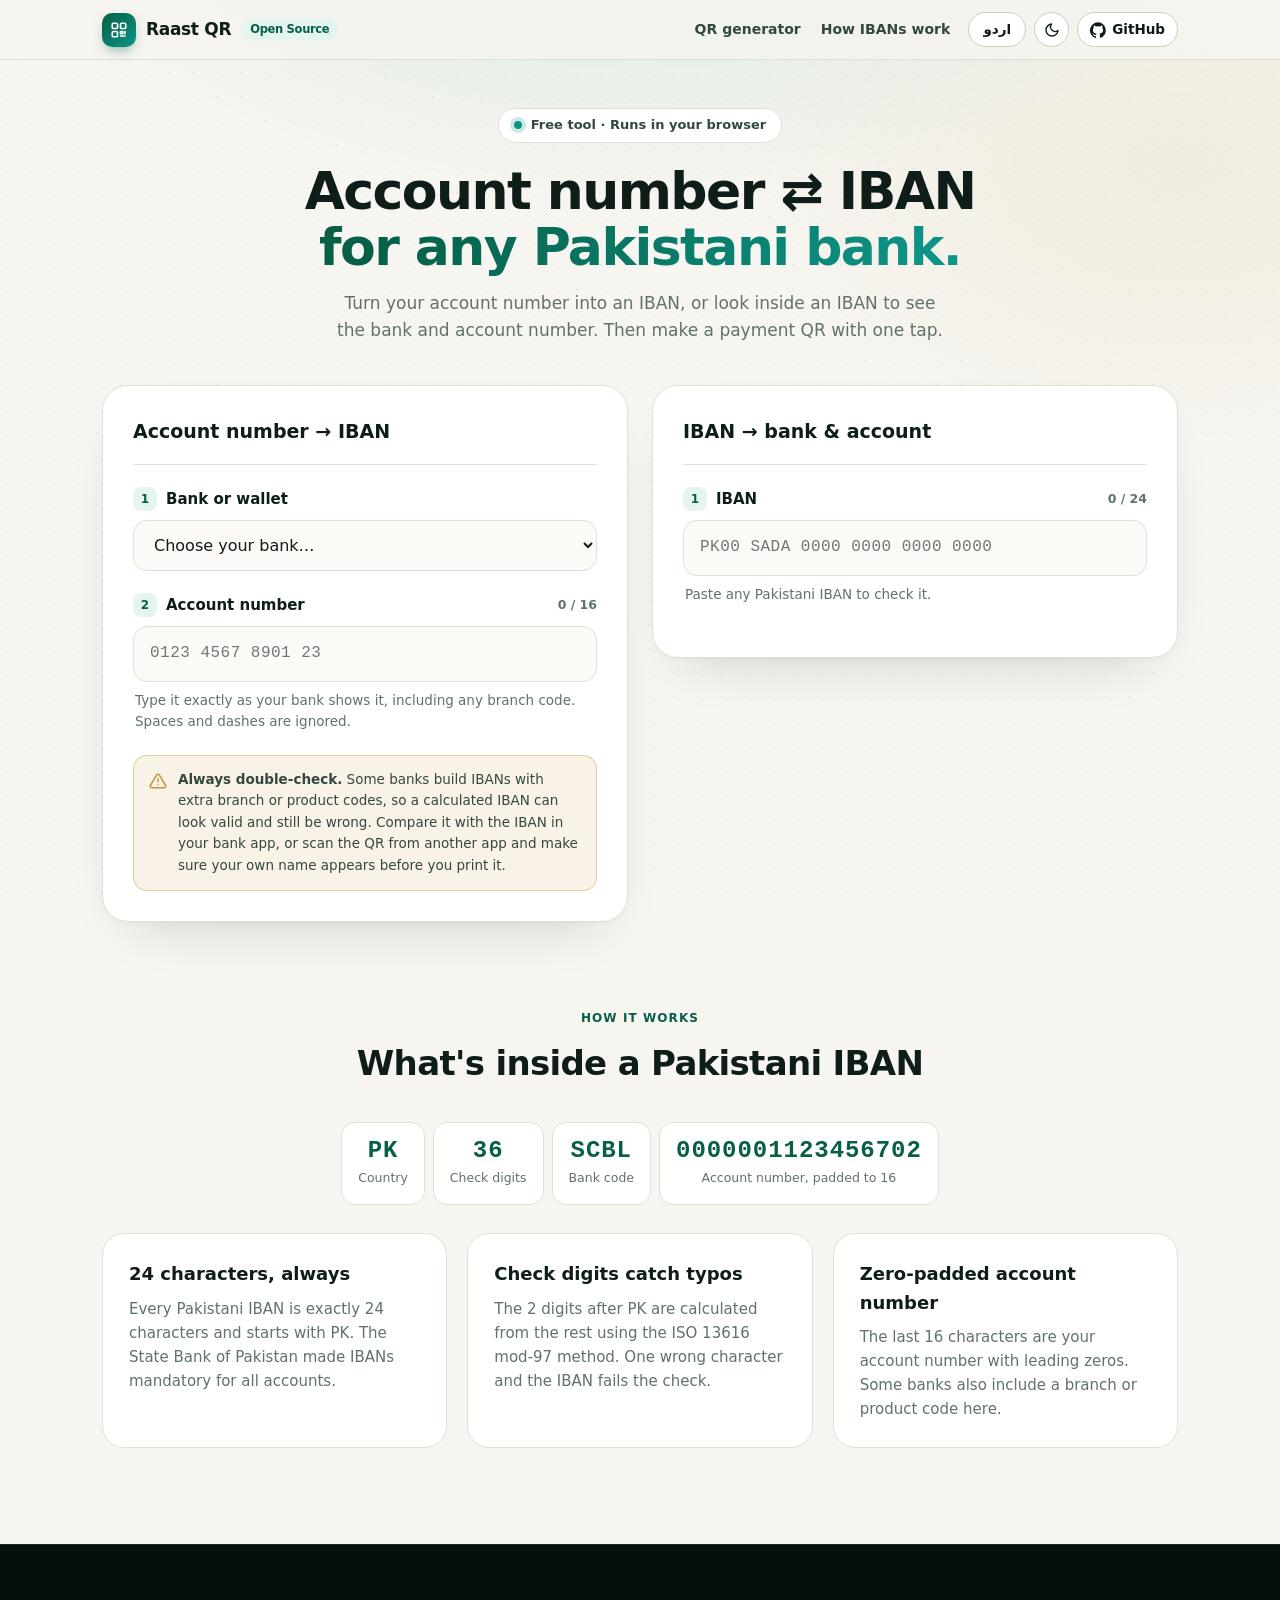
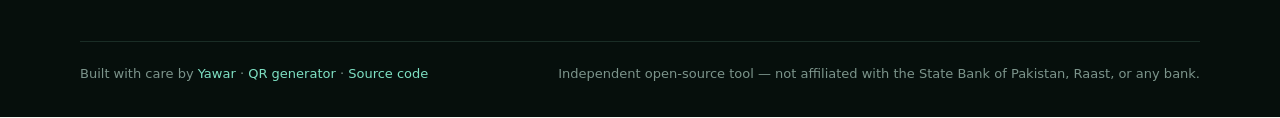
==== iban/index.html @ 009a62dc "Raast QR: payment QR generator and IBAN converter for Pakistani banks" ====
<!doctype html>
<html lang="en" dir="ltr">
<head>
<meta charset="utf-8">
<meta name="viewport" content="width=device-width, initial-scale=1">
<meta http-equiv="Content-Security-Policy" content="default-src 'none'; script-src 'self'; style-src 'self'; img-src 'self' data:; manifest-src 'self'; base-uri 'none'; form-action 'none'">
<meta name="referrer" content="strict-origin-when-cross-origin">
<title>Account Number to IBAN Converter Pakistan — All Banks</title>
<meta name="description" content="Convert a Pakistani account number to IBAN, or find the bank and account number in an IBAN. HBL, Meezan, UBL, MCB, JazzCash, Easypaisa. Free and private.">
<meta name="keywords" content="account number to IBAN Pakistan, IBAN generator Pakistan, IBAN calculator, HBL IBAN, Meezan IBAN, UBL IBAN, MCB IBAN, IBAN to account number, IBAN checker Pakistan, اکاؤنٹ نمبر سے IBAN">
<meta name="author" content="Yawar">
<meta name="robots" content="index, follow, max-image-preview:large, max-snippet:-1">
<meta name="theme-color" content="#065f46">
<link rel="canonical" href="https://raast-qr.syedyawar.com/iban/">
<link rel="icon" href="/favicon.svg" type="image/svg+xml">
<link rel="icon" href="/favicon-32.png" sizes="32x32" type="image/png">
<link rel="apple-touch-icon" href="/apple-touch-icon.png">
<link rel="manifest" href="/site.webmanifest">

<meta property="og:type" content="website">
<meta property="og:site_name" content="Raast QR">
<meta property="og:url" content="https://raast-qr.syedyawar.com/iban/">
<meta property="og:title" content="Account Number ⇄ IBAN Converter for Pakistani Banks">
<meta property="og:description" content="Convert a Pakistani account number to IBAN or check an IBAN. Free, private, works with all banks and wallets.">
<meta property="og:image" content="https://raast-qr.syedyawar.com/og-image.png">
<meta property="og:image:width" content="1200">
<meta property="og:image:height" content="630">
<meta property="og:image:alt" content="Account number to IBAN converter for Pakistani banks">
<meta property="og:locale" content="en_PK">
<meta property="og:locale:alternate" content="ur_PK">
<meta name="twitter:card" content="summary_large_image">
<meta name="twitter:title" content="Account Number ⇄ IBAN Converter for Pakistani Banks">
<meta name="twitter:description" content="Convert a Pakistani account number to IBAN or check an IBAN. Free and private.">
<meta name="twitter:image" content="https://raast-qr.syedyawar.com/og-image.png">

<script type="application/ld+json">
{
  "@context": "https://schema.org",
  "@graph": [
    {
      "@type": "WebApplication",
      "name": "Pakistan Account Number to IBAN Converter",
      "url": "https://raast-qr.syedyawar.com/iban/",
      "description": "Free browser-only tool to convert a Pakistani bank account number to IBAN and to decode an IBAN into its bank and account number.",
      "applicationCategory": "FinanceApplication",
      "operatingSystem": "Any",
      "inLanguage": ["en", "ur"],
      "isAccessibleForFree": true,
      "offers": { "@type": "Offer", "price": "0", "priceCurrency": "PKR" },
      "areaServed": { "@type": "Country", "name": "Pakistan" },
      "isPartOf": { "@id": "https://raast-qr.syedyawar.com/#app" },
      "author": { "@type": "Person", "name": "Yawar", "url": "https://syedyawar.com" }
    },
    {
      "@type": "FAQPage",
      "mainEntity": [
        {
          "@type": "Question",
          "name": "How is a Pakistani IBAN made from an account number?",
          "acceptedAnswer": { "@type": "Answer", "text": "A Pakistani IBAN is 24 characters: PK, two check digits, the bank's 4-letter code, and the 16-character account number padded with leading zeros. The check digits are calculated with the ISO 13616 mod-97 method." }
        },
        {
          "@type": "Question",
          "name": "Is a converted IBAN always correct?",
          "acceptedAnswer": { "@type": "Answer", "text": "Not always. Some banks include branch codes or use a different internal format, so a calculated IBAN can pass the checksum and still be wrong. Always confirm by checking the IBAN in your bank app, or by scanning a QR from another app and checking that your own name appears." }
        }
      ]
    }
  ]
}
</script>
<script src="/theme.js"></script>
<link rel="stylesheet" href="/style.css">
</head>
<body>
<div class="bg-layer" aria-hidden="true"></div>

<nav class="nav">
  <div class="nav-in">
    <a class="brand" href="/">
      <span class="logo" aria-hidden="true">
        <svg viewBox="0 0 24 24" width="18" height="18" fill="none" stroke="currentColor" stroke-width="2.2" stroke-linecap="round" stroke-linejoin="round">
          <rect x="3" y="3" width="7" height="7" rx="1.5"/>
          <rect x="14" y="3" width="7" height="7" rx="1.5"/>
          <rect x="3" y="14" width="7" height="7" rx="1.5"/>
          <path d="M14 14h3v3h-3zM20 14v3M14 20h6"/>
        </svg>
      </span>
      <span class="brand-name">Raast QR</span>
      <span class="tag" data-i18n="navTag">Open Source</span>
    </a>
    <div class="nav-right">
      <div class="nav-links">
        <a href="/" data-i18n="navGen">QR generator</a>
        <a href="#how" data-i18n="navHowIban">How IBANs work</a>
      </div>
      <div class="nav-tools">
        <button id="langBtn" class="tool-btn lang-btn" type="button" aria-label="Switch language"><span id="langLabel">اردو</span></button>
        <button id="themeBtn" class="tool-btn icon-btn" type="button" aria-label="Toggle night mode" title="Toggle night mode">
          <svg class="i-moon" viewBox="0 0 24 24" width="16" height="16" fill="none" stroke="currentColor" stroke-width="2.1" stroke-linecap="round" stroke-linejoin="round" aria-hidden="true"><path d="M21 12.79A9 9 0 1 1 11.21 3 7 7 0 0 0 21 12.79z"/></svg>
          <svg class="i-sun" viewBox="0 0 24 24" width="16" height="16" fill="none" stroke="currentColor" stroke-width="2.1" stroke-linecap="round" stroke-linejoin="round" aria-hidden="true"><circle cx="12" cy="12" r="4"/><path d="M12 2v2M12 20v2M4.93 4.93l1.41 1.41M17.66 17.66l1.41 1.41M2 12h2M20 12h2M6.34 17.66l-1.41 1.41M19.07 4.93l-1.41 1.41"/></svg>
        </button>
        <a class="gh-btn" href="https://github.com/syed-yawar/raast-qr" rel="noopener" target="_blank">
          <svg viewBox="0 0 24 24" width="16" height="16" fill="currentColor" aria-hidden="true"><path d="M12 .5a12 12 0 0 0-3.8 23.4c.6.1.8-.3.8-.6v-2.1c-3.3.7-4-1.6-4-1.6-.6-1.4-1.3-1.8-1.3-1.8-1.1-.7.1-.7.1-.7 1.2.1 1.8 1.2 1.8 1.2 1.1 1.8 2.8 1.3 3.5 1 .1-.8.4-1.3.8-1.6-2.7-.3-5.5-1.3-5.5-5.9 0-1.3.5-2.4 1.2-3.2-.1-.3-.5-1.5.1-3.2 0 0 1-.3 3.3 1.2a11.5 11.5 0 0 1 6 0c2.3-1.5 3.3-1.2 3.3-1.2.6 1.7.2 2.9.1 3.2.8.8 1.2 1.9 1.2 3.2 0 4.6-2.8 5.6-5.5 5.9.4.4.8 1.1.8 2.2v3.3c0 .3.2.7.8.6A12 12 0 0 0 12 .5Z"/></svg>
          <span data-i18n="navGh">GitHub</span>
        </a>
      </div>
    </div>
  </div>
</nav>

<header class="hero">
  <div class="badge"><span class="dot" aria-hidden="true"></span><span data-i18n="badge">Free tool · Runs in your browser</span></div>
  <h1><span data-i18n="h1a">Account number ⇄ IBAN </span><span class="accent" data-i18n="h1b">for any Pakistani bank.</span></h1>
  <p class="lead" data-i18n="lead">Turn your account number into an IBAN, or look inside an IBAN to see the bank and account number. Then make a payment QR with one tap.</p>
</header>

<main class="tool-grid">
  <section class="controls">
    <div class="controls-head">
      <h2 data-i18n="c1Title">Account number → IBAN</h2>
    </div>
    <div class="group">
      <div class="label-row"><label for="bankSel"><span class="step-num">1</span> <span data-i18n="lblBank">Bank or wallet</span></label></div>
      <select id="bankSel" class="sel"></select>
    </div>
    <div class="group">
      <div class="label-row">
        <label for="acct"><span class="step-num">2</span> <span data-i18n="lblAcct">Account number</span></label>
        <span id="acctCount" class="count" dir="ltr">0 / 16</span>
      </div>
      <input id="acct" class="txt mono" dir="ltr" inputmode="text" maxlength="24" placeholder="0123 4567 8901 23" spellcheck="false" autocomplete="off">
      <p id="acctMsg" class="hint" aria-live="polite" data-i18n="acctHint">Type it exactly as your bank shows it, including any branch code. Spaces and dashes are ignored.</p>
    </div>

    <div id="out1" class="out-box" hidden>
      <span class="out-k" data-i18n="outIban">IBAN</span>
      <strong id="ibanOut" class="out-v mono" dir="ltr"></strong>
      <div class="out-actions">
        <button id="copyIban" class="btn secondary sm" type="button" data-i18n="copy">Copy</button>
        <a id="makeQr" class="btn primary sm" href="/" data-i18n="makeQr">Make QR with this IBAN →</a>
      </div>
    </div>

    <div class="warn-box">
      <svg viewBox="0 0 24 24" width="18" height="18" fill="none" stroke="currentColor" stroke-width="2" stroke-linecap="round" stroke-linejoin="round" aria-hidden="true"><path d="M10.29 3.86 1.82 18a2 2 0 0 0 1.71 3h16.94a2 2 0 0 0 1.71-3L13.71 3.86a2 2 0 0 0-3.42 0z"/><line x1="12" y1="9" x2="12" y2="13"/><line x1="12" y1="17" x2="12.01" y2="17"/></svg>
      <p><b data-i18n="warnB">Always double-check.</b> <span data-i18n="warnT">Some banks build IBANs with extra branch or product codes, so a calculated IBAN can look valid and still be wrong. Compare it with the IBAN in your bank app, or scan the QR from another app and make sure your own name appears before you print it.</span></p>
    </div>
  </section>

  <section class="controls">
    <div class="controls-head">
      <h2 data-i18n="c2Title">IBAN → bank &amp; account</h2>
    </div>
    <div class="group">
      <div class="label-row">
        <label for="ibanIn"><span class="step-num">1</span> <span data-i18n="lblIban">IBAN</span></label>
        <span id="ibanCount" class="count" dir="ltr">0 / 24</span>
      </div>
      <input id="ibanIn" class="txt mono" dir="ltr" maxlength="34" placeholder="PK00 SADA 0000 0000 0000 0000" spellcheck="false" autocomplete="off">
      <p id="ibanMsg" class="hint" aria-live="polite"></p>
    </div>

    <div id="out2" class="out-list" hidden>
      <div class="out-row"><span class="out-k" data-i18n="rBank">Bank</span><strong id="rBank"></strong></div>
      <div class="out-row"><span class="out-k" data-i18n="rCode">Bank code</span><strong id="rCode" class="mono" dir="ltr"></strong></div>
      <div class="out-row"><span class="out-k" data-i18n="rAcct">Account number</span><strong id="rAcct" class="mono" dir="ltr"></strong></div>
      <div class="out-row"><span class="out-k" data-i18n="rCheck">Checksum</span><strong id="rCheck"></strong></div>
      <p class="hint small" data-i18n="rNote">Account number is shown without leading zeros. Your bank may format it with dashes or a branch prefix.</p>
      <a id="makeQr2" class="btn primary sm" href="/" data-i18n="makeQr">Make QR with this IBAN →</a>
    </div>
  </section>
</main>

<section class="section" id="how">
  <div class="sec-head">
    <span class="eyebrow" data-i18n="howEyebrow">How it works</span>
    <h2 data-i18n="howTitle">What's inside a Pakistani IBAN</h2>
  </div>
  <div class="iban-anatomy" dir="ltr">
    <div class="seg"><b>PK</b><span data-i18n="segCountry">Country</span></div>
    <div class="seg"><b>36</b><span data-i18n="segCheck">Check digits</span></div>
    <div class="seg"><b>SCBL</b><span data-i18n="segBank">Bank code</span></div>
    <div class="seg wide"><b>0000001123456702</b><span data-i18n="segAcct">Account number, padded to 16</span></div>
  </div>
  <div class="steps">
    <article class="step-card"><h3 data-i18n="k1t">24 characters, always</h3><p data-i18n="k1d">Every Pakistani IBAN is exactly 24 characters and starts with PK. The State Bank of Pakistan made IBANs mandatory for all accounts.</p></article>
    <article class="step-card"><h3 data-i18n="k2t">Check digits catch typos</h3><p data-i18n="k2d">The 2 digits after PK are calculated from the rest using the ISO 13616 mod-97 method. One wrong character and the IBAN fails the check.</p></article>
    <article class="step-card"><h3 data-i18n="k3t">Zero-padded account number</h3><p data-i18n="k3d">The last 16 characters are your account number with leading zeros. Some banks also include a branch or product code here.</p></article>
  </div>
</section>

<footer class="footer">
  <div class="foot-bottom">
    <p><span data-i18n="footMade">Built with care by</span> <a href="https://syedyawar.com" rel="noopener" target="_blank">Yawar</a> · <a href="/" data-i18n="navGen">QR generator</a> · <a href="https://github.com/syed-yawar/raast-qr" rel="noopener" target="_blank" data-i18n="footSrc">Source code</a></p>
    <p data-i18n="footDisc">Independent open-source tool — not affiliated with the State Bank of Pakistan, Raast, or any bank.</p>
  </div>
</footer>

<script src="/iban.js"></script>
</body>
</html>
---- style.css ----
:root {
  --bg: #f6f5f0;
  --surface: #ffffff;
  --surface-alt: #fbfaf7;
  --surface-soft: #efede6;
  --nav-bg: rgba(246, 245, 240, .82);
  --stage-bg: radial-gradient(circle at 50% 0%, rgba(255, 255, 255, .92), rgba(239, 237, 230, .75));
  --tip-bg: #f3f7f5;
  --tip-line: #d7e7e1;
  --ink: #0e1d18;
  --ink-2: #344741;
  --muted: #60726c;
  --line: #e2dfd5;
  --line-strong: #cfcbb9;
  --brand: #065f46;
  --brand-mid: #0d9488;
  --brand-soft: #e6f4ef;
  --brand-line: #b7e2d3;
  --gold: #c69738;
  --err: #c4282f;
  --dot-grid: rgba(14, 29, 24, .045);
  --shadow: 0 24px 55px -32px rgba(14, 29, 24, .22), 0 2px 6px rgba(14, 29, 24, .03);
  --sans: ui-sans-serif, system-ui, -apple-system, "Segoe UI", Roboto, sans-serif;
  --urdu: "Noto Nastaliq Urdu", "Jameel Noori Nastaleeq", "Geeza Pro", "Tahoma", ui-sans-serif, system-ui, sans-serif;
  --mono: ui-monospace, "SF Mono", Menlo, Consolas, monospace;
}

:root[data-theme="dark"] {
  --bg: #08110e;
  --surface: #101d19;
  --surface-alt: #0b1613;
  --surface-soft: #172923;
  --nav-bg: rgba(8, 17, 14, .82);
  --stage-bg: radial-gradient(circle at 50% 0%, rgba(24, 44, 37, .9), rgba(11, 22, 19, .95));
  --tip-bg: #0d221c;
  --tip-line: #1b3d33;
  --ink: #edf5f1;
  --ink-2: #bfd2cb;
  --muted: #849f96;
  --line: #1e332c;
  --line-strong: #2d4b41;
  --brand: #10b981;
  --brand-mid: #2dd4bf;
  --brand-soft: rgba(16, 185, 129, .15);
  --brand-line: rgba(45, 212, 191, .35);
  --err: #f87171;
  --dot-grid: rgba(237, 245, 241, .045);
  --shadow: 0 24px 55px -26px rgba(0, 0, 0, .65), 0 1px 4px rgba(0, 0, 0, .35);
}

* { box-sizing: border-box; }
html { scroll-behavior: smooth; }
body {
  margin: 0;
  font: 16px/1.6 var(--sans);
  color: var(--ink);
  background: var(--bg);
  -webkit-font-smoothing: antialiased;
  overflow-x: clip;
}
html[lang="ur"] body { font-family: var(--urdu); line-height: 2; }
html[lang="ur"] h1 { line-height: 1.85; letter-spacing: 0; font-size: clamp(26px, 4.2vw, 44px); }
html[lang="ur"] .lead { line-height: 2.15; }
html[lang="ur"] .sec-head h2, html[lang="ur"] .privacy-copy h2 { line-height: 1.75; letter-spacing: 0; }
html[lang="ur"] .step-card h3 { line-height: 1.8; }
html[lang="ur"] .btn { padding: 11px 16px; line-height: 1.8; }
html[lang="ur"] .tool-btn, html[lang="ur"] .gh-btn { line-height: 1.6; }
html[lang="ur"] .eyebrow, html[lang="ur"] .strip-label, html[lang="ur"] .stage-title, html[lang="ur"] .foot-col h4, html[lang="ur"] .flow-k { letter-spacing: 0; text-transform: none; }

a { color: var(--brand); text-decoration: none; }
a:hover { text-decoration: underline; }

.bg-layer {
  position: fixed;
  inset: 0;
  z-index: -1;
  pointer-events: none;
  background:
    radial-gradient(900px 480px at 50% -140px, rgba(13, 148, 136, .14), transparent 70%),
    radial-gradient(640px 420px at 92% 18%, rgba(198, 151, 56, .09), transparent 70%),
    radial-gradient(circle at 1px 1px, var(--dot-grid) 1px, transparent 0);
  background-size: auto, auto, 24px 24px;
}

/* Nav */
.nav {
  position: sticky;
  top: 0;
  z-index: 20;
  background: var(--nav-bg);
  backdrop-filter: blur(14px);
  border-bottom: 1px solid var(--line);
}
.nav-in {
  max-width: 1120px;
  margin: 0 auto;
  padding: 12px 22px;
  display: flex;
  align-items: center;
  justify-content: space-between;
  gap: 14px;
}
.brand {
  display: inline-flex;
  align-items: center;
  gap: 10px;
  color: var(--ink);
  font-weight: 800;
  letter-spacing: -.02em;
  flex-shrink: 0;
}
.brand:hover { text-decoration: none; }
.logo {
  display: inline-grid;
  place-items: center;
  width: 34px;
  height: 34px;
  border-radius: 10px;
  background: linear-gradient(135deg, #065f46, #0d9488);
  color: #fff;
  box-shadow: 0 6px 14px -6px rgba(6, 95, 70, .7);
}
.brand-name { font-size: 17px; font-family: var(--sans); }
.tag {
  padding: 2px 9px;
  border-radius: 99px;
  background: var(--brand-soft);
  color: var(--brand);
  font-size: 11.5px;
  font-weight: 700;
}
.nav-right { display: flex; align-items: center; gap: 18px; }
.nav-links { display: flex; align-items: center; gap: 20px; }
.nav-links a { font-size: 14px; font-weight: 600; color: var(--ink-2); }
.nav-links a:hover { color: var(--brand); text-decoration: none; }
.nav-tools { display: flex; align-items: center; gap: 8px; }

.tool-btn, .gh-btn {
  display: inline-flex;
  align-items: center;
  justify-content: center;
  gap: 6px;
  height: 35px;
  padding: 0 12px;
  border: 1px solid var(--line-strong);
  border-radius: 99px;
  background: var(--surface);
  color: var(--ink);
  font: inherit;
  font-size: 13.5px;
  font-weight: 700;
  cursor: pointer;
  transition: border-color .15s, transform .15s, background .15s;
}
.icon-btn { width: 35px; padding: 0; }
.lang-btn { min-width: 58px; }
.tool-btn:hover, .gh-btn:hover { border-color: var(--brand); transform: translateY(-1px); text-decoration: none; color: var(--ink); }

.i-sun { display: none; }
:root[data-theme="dark"] .i-moon { display: none; }
:root[data-theme="dark"] .i-sun { display: block; color: #fbbf24; }

/* Hero */
.hero {
  max-width: 790px;
  margin: 0 auto;
  padding: 48px 22px 26px;
  text-align: center;
}
.badge {
  display: inline-flex;
  align-items: center;
  gap: 9px;
  padding: 6px 15px;
  border: 1px solid var(--line);
  border-radius: 99px;
  background: var(--surface);
  font-size: 13px;
  font-weight: 600;
  color: var(--ink-2);
}
.dot {
  width: 8px;
  height: 8px;
  border-radius: 50%;
  background: var(--brand-mid);
  box-shadow: 0 0 0 4px rgba(13, 148, 136, .2);
  flex: none;
}
h1 {
  margin: 20px 0 14px;
  font-size: clamp(31px, 5vw, 52px);
  line-height: 1.09;
  letter-spacing: -.03em;
  font-weight: 850;
}
.accent {
  background: linear-gradient(120deg, var(--brand) 10%, var(--brand-mid) 95%);
  -webkit-background-clip: text;
  background-clip: text;
  color: transparent;
}
.lead {
  max-width: 620px;
  margin: 0 auto;
  font-size: 17px;
  color: var(--muted);
}
.urdu-pill {
  display: inline-block;
  margin: 18px 0 0;
  padding: 6px 18px;
  border-radius: 99px;
  background: var(--brand-soft);
  color: var(--brand);
  font-size: 17px;
  font-weight: 600;
}

/* Studio */
.studio {
  max-width: 1120px;
  margin: 14px auto 0;
  padding: 0 22px;
  display: grid;
  grid-template-columns: minmax(0, 1.05fr) minmax(0, .95fr);
  gap: 28px;
  align-items: start;
}
.controls {
  padding: 30px;
  background: var(--surface);
  border: 1px solid var(--line);
  border-radius: 26px;
  box-shadow: var(--shadow);
}
.controls-head {
  display: flex;
  align-items: center;
  justify-content: space-between;
  padding-bottom: 18px;
  margin-bottom: 22px;
  border-bottom: 1px solid var(--line);
}
.controls-head h2 { margin: 0; font-size: 19px; }
.pill-mini {
  padding: 3px 10px;
  border-radius: 99px;
  background: var(--surface-soft);
  color: var(--muted);
  font-size: 12px;
  font-weight: 700;
}

.group { margin-bottom: 22px; }
.label-row {
  display: flex;
  align-items: center;
  justify-content: space-between;
  margin-bottom: 9px;
  gap: 10px;
}
label {
  display: inline-flex;
  align-items: center;
  gap: 9px;
  font-size: 15px;
  font-weight: 700;
  color: var(--ink);
}
.step-num {
  display: inline-grid;
  place-items: center;
  width: 24px;
  height: 24px;
  border-radius: 8px;
  background: var(--brand-soft);
  color: var(--brand);
  font: 800 12px/1 var(--sans);
  flex: none;
}
.opt { font-weight: 500; color: var(--muted); font-size: 13px; }
.count {
  font-size: 12.5px;
  font-weight: 700;
  color: var(--muted);
  font-variant-numeric: tabular-nums;
}

.input-wrap { position: relative; }
#iban, #name {
  width: 100%;
  padding: 14px 16px;
  font: inherit;
  font-size: 16px;
  color: var(--ink);
  background: var(--surface-alt);
  border: 1.5px solid var(--line);
  border-radius: 14px;
  transition: border-color .18s, box-shadow .18s, background .18s;
}
#iban {
  font-family: var(--mono);
  font-size: 15.5px;
  letter-spacing: .04em;
  padding-right: 148px;
}
#iban::placeholder, #name::placeholder { color: var(--muted); opacity: .75; }
#iban:focus, #name:focus {
  outline: 0;
  background: var(--surface);
  border-color: var(--brand-mid);
  box-shadow: 0 0 0 4px rgba(13, 148, 136, .16);
}
#iban.good { border-color: var(--brand); background: var(--surface); }
#iban.bad { border-color: var(--err); background: var(--surface); }
#iban.bad:focus { box-shadow: 0 0 0 4px rgba(248, 113, 113, .16); }

.bank-chip {
  position: absolute;
  right: 10px;
  top: 50%;
  transform: translateY(-50%);
  max-width: 134px;
  padding: 5px 10px;
  border-radius: 99px;
  background: var(--brand-soft);
  color: var(--brand);
  font: 700 12px/1.2 var(--sans);
  white-space: nowrap;
  overflow: hidden;
  text-overflow: ellipsis;
}

.meter {
  height: 3px;
  margin-top: 8px;
  border-radius: 99px;
  background: var(--surface-soft);
  overflow: hidden;
}
.meter-bar {
  height: 100%;
  width: 0;
  background: var(--brand-mid);
  border-radius: 99px;
  transition: width .2s ease, background .2s ease;
}
.meter-bar.good { background: var(--brand); }
.meter-bar.bad { background: var(--err); }

.hint { margin: 8px 2px 0; font-size: 13.5px; color: var(--muted); }
.hint.good { color: var(--brand); font-weight: 600; }
.hint.err { color: var(--err); font-weight: 600; }

.iban-help { margin-top: 10px; padding: 0; border: 0; background: none; font-size: 13.5px; }
.iban-help summary { display: inline; font-size: 13.5px; font-weight: 700; color: var(--brand); cursor: pointer; }
.iban-help summary::-webkit-details-marker { display: none; }
.iban-help ul { margin: 8px 0 6px; padding-inline-start: 18px; color: var(--ink-2); }
.iban-help li { margin: 3px 0; }
.help-link { font-weight: 700; }

.toggles { display: flex; flex-wrap: wrap; gap: 18px; margin-top: 12px; }
.toggle {
  display: inline-flex;
  align-items: center;
  gap: 8px;
  font-size: 13.5px;
  font-weight: 600;
  color: var(--ink-2);
  cursor: pointer;
}
.toggle input {
  width: 17px;
  height: 17px;
  accent-color: var(--brand);
  cursor: pointer;
}

/* Theme Swatches */
.themes { display: grid; grid-template-columns: repeat(5, 1fr); gap: 10px; }
.sw {
  display: flex;
  flex-direction: column;
  align-items: center;
  gap: 6px;
  padding: 8px 4px;
  border: 1.5px solid var(--line);
  border-radius: 14px;
  background: var(--surface-alt);
  cursor: pointer;
  transition: border-color .15s, transform .15s, background .15s;
}
.sw:hover { transform: translateY(-2px); border-color: var(--line-strong); }
.sw[aria-checked="true"] {
  border-color: var(--brand);
  background: var(--surface);
  box-shadow: 0 6px 16px -10px rgba(6, 95, 70, .45);
}
.sw-dot {
  width: 34px;
  height: 34px;
  border-radius: 10px;
  border: 2px solid rgba(255, 255, 255, .85);
  box-shadow: inset 0 0 0 1px rgba(0, 0, 0, .12);
}
.sw-emerald { background: linear-gradient(135deg, #064e3b, #0d9488); }
.sw-counter { background: linear-gradient(180deg, #065f46 36%, #ffffff 36%); }
.sw-obsidian { background: linear-gradient(135deg, #111315, #292c30 75%, #c69738); }
.sw-indigo { background: linear-gradient(135deg, #0f172a, #3730a3); }
.sw-terracotta { background: linear-gradient(135deg, #9a3412, #ea580c); }
.sw-label { font-size: 11.5px; font-weight: 700; color: var(--ink-2); text-align: center; }

/* Actions */
.actions { display: grid; grid-template-columns: 1.25fr 1fr; gap: 12px; margin-top: 6px; }
.btn {
  display: inline-flex;
  align-items: center;
  justify-content: center;
  gap: 8px;
  padding: 13px 16px;
  font: inherit;
  font-size: 15px;
  font-weight: 700;
  white-space: nowrap;
  border-radius: 14px;
  cursor: pointer;
  transition: transform .15s, box-shadow .15s, opacity .15s, border-color .15s;
}
.btn.primary {
  border: 0;
  background: linear-gradient(135deg, #065f46, #0d9488);
  color: #fff;
  box-shadow: 0 12px 26px -12px rgba(6, 95, 70, .85);
}
.btn.secondary {
  border: 1.5px solid var(--line-strong);
  background: var(--surface);
  color: var(--ink);
}
.btn:hover:not(:disabled) { transform: translateY(-2px); }
.btn.secondary:hover:not(:disabled) { border-color: var(--brand); }
.btn:disabled { opacity: .45; cursor: not-allowed; box-shadow: none; }

.sub-actions { margin-top: 12px; text-align: center; }
.link-btn {
  display: inline-flex;
  align-items: center;
  gap: 6px;
  padding: 5px 12px;
  border: 0;
  background: transparent;
  font: inherit;
  font-size: 13px;
  font-weight: 600;
  color: var(--muted);
  cursor: pointer;
  border-radius: 8px;
}
.link-btn:hover:not(:disabled) { color: var(--brand); background: var(--brand-soft); }
.link-btn:disabled { opacity: .45; cursor: not-allowed; }

.tip-box {
  display: flex;
  gap: 11px;
  align-items: flex-start;
  margin-top: 18px;
  padding: 13px 15px;
  border-radius: 14px;
  background: var(--tip-bg);
  border: 1px solid var(--tip-line);
  color: var(--ink-2);
  font-size: 13.5px;
}
.tip-box svg { flex: none; color: var(--brand); margin-top: 3px; }
.tip-box p { margin: 0; }

/* Stage / Preview */
.stage {
  position: sticky;
  top: 76px;
  padding: 20px;
  border-radius: 28px;
  background: var(--stage-bg);
  border: 1px solid var(--line);
}
.stage-bar {
  display: flex;
  align-items: center;
  justify-content: space-between;
  margin-bottom: 16px;
  padding: 0 4px;
  gap: 10px;
}
.stage-title {
  font-size: 13px;
  font-weight: 700;
  text-transform: uppercase;
  letter-spacing: .06em;
  color: var(--muted);
}
.status-pill {
  padding: 4px 11px;
  border-radius: 99px;
  background: var(--surface);
  border: 1px solid var(--line);
  font-size: 12px;
  font-weight: 700;
  color: var(--muted);
}
.status-pill.ready {
  background: var(--brand-soft);
  border-color: var(--brand-line);
  color: var(--brand);
}
.card-frame {
  display: grid;
  place-items: center;
  padding: 10px 6px 14px;
}
#card {
  display: block;
  width: 100%;
  max-width: 390px;
  height: auto;
  border-radius: 26px;
  box-shadow: 0 32px 64px -26px rgba(0, 0, 0, .5), 0 8px 20px -10px rgba(0, 0, 0, .25);
  transition: transform .35s cubic-bezier(.22, 1, .36, 1), box-shadow .35s ease;
}
#card:hover { transform: translateY(-4px); }
#card.flash { animation: pop .35s ease; }
.stage-note { margin: 4px 0 0; text-align: center; font-size: 12.5px; color: var(--muted); }

/* Find your IBAN */
.find-iban { max-width: 1120px; margin: 40px auto 0; padding: 0 22px; }
.find-card {
  display: grid;
  grid-template-columns: auto 1fr auto;
  gap: 24px;
  align-items: center;
  padding: 26px 28px;
  border-radius: 24px;
  background: var(--surface);
  border: 1.5px dashed var(--brand-line);
  box-shadow: var(--shadow);
}
.find-ico {
  display: grid;
  place-items: center;
  width: 54px;
  height: 54px;
  border-radius: 16px;
  background: var(--brand-soft);
  color: var(--brand);
}
.find-copy h2 { margin: 0 0 4px; font-size: 21px; }
.find-copy > p { margin: 0 0 8px; color: var(--muted); font-size: 14.5px; }
.find-list { margin: 0; padding-inline-start: 18px; color: var(--ink-2); font-size: 14px; }
.find-list li { margin: 3px 0; }
.find-cta { text-align: center; }
.find-cta p { margin: 0 0 8px; font-size: 13.5px; font-weight: 700; color: var(--ink-2); }
.find-cta .btn { text-decoration: none; }
details p a { font-weight: 700; }

/* Bank Strip */
.banks-strip {
  max-width: 1040px;
  margin: 56px auto 0;
  padding: 0 22px;
  text-align: center;
}
.strip-label {
  margin: 0 0 16px;
  font-size: 13px;
  font-weight: 700;
  text-transform: uppercase;
  letter-spacing: .07em;
  color: var(--muted);
}
.bank-pills {
  display: flex;
  flex-wrap: wrap;
  justify-content: center;
  gap: 8px;
}
.bank-pills span {
  padding: 6px 13px;
  border-radius: 99px;
  background: var(--surface);
  border: 1px solid var(--line);
  font-size: 13px;
  font-weight: 600;
  color: var(--ink-2);
}
.bank-pills span.more {
  background: var(--brand-soft);
  border-color: var(--brand-line);
  color: var(--brand);
}

/* Sections */
.section {
  max-width: 1120px;
  margin: 82px auto 0;
  padding: 0 22px;
}
.sec-head { text-align: center; margin-bottom: 32px; }
.eyebrow {
  display: inline-block;
  margin-bottom: 8px;
  font-size: 12px;
  font-weight: 800;
  text-transform: uppercase;
  letter-spacing: .09em;
  color: var(--brand);
}
.eyebrow.light { color: #7ee0c3; }
.sec-head h2 { margin: 0; font-size: clamp(24px, 3.6vw, 34px); letter-spacing: -.02em; }

.steps { display: grid; grid-template-columns: repeat(3, 1fr); gap: 20px; }
.step-card {
  padding: 26px;
  background: var(--surface);
  border: 1px solid var(--line);
  border-radius: 22px;
  transition: transform .2s, border-color .2s;
}
.step-card:hover { transform: translateY(-3px); border-color: var(--line-strong); }
.step-icon {
  display: inline-grid;
  place-items: center;
  width: 44px;
  height: 44px;
  border-radius: 13px;
  background: var(--brand-soft);
  color: var(--brand);
  margin-bottom: 14px;
}
.step-card h3 { margin: 0 0 8px; font-size: 18px; }
.step-card p { margin: 0; color: var(--muted); font-size: 15px; }

/* Privacy Callout */
.privacy-box {
  display: grid;
  grid-template-columns: 1.3fr .9fr;
  gap: 32px;
  align-items: center;
  padding: 40px;
  border-radius: 28px;
  background: linear-gradient(135deg, #0b241c, #064e3b);
  border: 1px solid rgba(126, 224, 195, .18);
  color: #e3efe9;
  box-shadow: 0 28px 60px -30px rgba(6, 78, 59, .65);
}
.privacy-copy h2 { margin: 0 0 12px; font-size: clamp(24px, 3.2vw, 32px); color: #fff; letter-spacing: -.02em; }
.privacy-copy p { margin: 0; color: #b7d3c8; font-size: 15.5px; }
.trust-tags { display: flex; flex-wrap: wrap; gap: 8px; margin-top: 20px; }
.trust-tags span {
  padding: 5px 12px;
  border-radius: 99px;
  background: rgba(255, 255, 255, .1);
  border: 1px solid rgba(255, 255, 255, .16);
  font-size: 12.5px;
  font-weight: 600;
  color: #fff;
}
.flow { display: flex; flex-direction: column; align-items: stretch; gap: 8px; }
.flow-step {
  padding: 14px 18px;
  border-radius: 16px;
  background: rgba(255, 255, 255, .08);
  border: 1px solid rgba(255, 255, 255, .14);
}
.flow-step.highlight {
  background: rgba(20, 184, 166, .18);
  border-color: rgba(126, 224, 195, .45);
}
.flow-k { display: block; font-size: 11px; text-transform: uppercase; letter-spacing: .07em; color: #8ec9b6; font-weight: 700; }
.flow-step strong { display: block; margin-top: 2px; font-size: 15px; color: #fff; font-family: var(--mono); }
html[lang="ur"] .flow-step strong:not([dir="ltr"]) { font-family: var(--urdu); }
.flow-arrow { text-align: center; color: #7ee0c3; font-weight: 700; line-height: 1; }

/* FAQ */
.faq { max-width: 760px; margin: 0 auto; display: flex; flex-direction: column; gap: 10px; }
details {
  padding: 18px 22px;
  background: var(--surface);
  border: 1px solid var(--line);
  border-radius: 18px;
  transition: border-color .15s;
}
details[open] { border-color: var(--line-strong); }
summary {
  list-style: none;
  display: flex;
  align-items: center;
  justify-content: space-between;
  gap: 16px;
  font-weight: 700;
  font-size: 16px;
  cursor: pointer;
}
summary::-webkit-details-marker { display: none; }
.plus {
  position: relative;
  flex: none;
  width: 22px;
  height: 22px;
  border-radius: 50%;
  background: var(--surface-soft);
}
.plus::before, .plus::after {
  content: "";
  position: absolute;
  left: 50%;
  top: 50%;
  background: var(--ink);
  border-radius: 2px;
  transition: transform .2s ease, opacity .2s ease;
}
.plus::before { width: 10px; height: 2px; transform: translate(-50%, -50%); }
.plus::after { width: 2px; height: 10px; transform: translate(-50%, -50%); }
details[open] .plus::after { transform: translate(-50%, -50%) rotate(90deg); opacity: 0; }
details p { margin: 12px 0 0; color: var(--muted); font-size: 15px; }

/* Footer */
.footer {
  margin-top: 96px;
  padding: 56px 22px 32px;
  background: #060f0c;
  border-top: 1px solid #162922;
  color: #b7c8c1;
}
.foot-grid {
  max-width: 1120px;
  margin: 0 auto;
  display: grid;
  grid-template-columns: 1.5fr 1fr 1fr;
  gap: 40px;
}
.footer .brand { color: #fff; }
.foot-brand p { margin: 14px 0 0; max-width: 390px; font-size: 14.5px; color: #9db3aa; }
.made-by { color: #d6e4de !important; font-weight: 600; }
.foot-col h4 { margin: 4px 0 14px; font-size: 13px; text-transform: uppercase; letter-spacing: .07em; color: #fff; }
.foot-col ul { list-style: none; margin: 0; padding: 0; display: flex; flex-direction: column; gap: 9px; font-size: 14.5px; }
.footer a { color: #7ee0c3; }
.foot-bottom {
  max-width: 1120px;
  margin: 40px auto 0;
  padding-top: 22px;
  border-top: 1px solid #1a2d26;
  display: flex;
  justify-content: space-between;
  flex-wrap: wrap;
  gap: 12px;
  font-size: 13px;
  color: #7c948b;
}
.foot-bottom p { margin: 0; }

/* IBAN converter page */
.tool-grid {
  max-width: 1120px;
  margin: 14px auto 0;
  padding: 0 22px;
  display: grid;
  grid-template-columns: 1fr 1fr;
  gap: 24px;
  align-items: start;
}
.txt, .sel {
  width: 100%;
  padding: 14px 16px;
  font: inherit;
  font-size: 16px;
  color: var(--ink);
  background: var(--surface-alt);
  border: 1.5px solid var(--line);
  border-radius: 14px;
}
.sel { cursor: pointer; }
.mono { font-family: var(--mono); letter-spacing: .03em; }
.txt:focus, .sel:focus { outline: 0; border-color: var(--brand-mid); box-shadow: 0 0 0 4px rgba(13, 148, 136, .16); }
.txt.good { border-color: var(--brand); }
.txt.bad { border-color: var(--err); }
.out-box, .out-list {
  margin-top: 4px;
  padding: 18px;
  border-radius: 16px;
  background: var(--brand-soft);
  border: 1px solid var(--brand-line);
}
.out-box[hidden], .out-list[hidden] { display: none; }
.out-k { display: block; font-size: 12.5px; font-weight: 700; color: var(--muted); }
.out-v { display: block; margin: 4px 0 14px; font-size: clamp(16px, 2.4vw, 20px); color: var(--ink); word-break: break-all; }
.out-actions { display: flex; gap: 10px; flex-wrap: wrap; }
.out-row { display: flex; justify-content: space-between; gap: 12px; padding: 8px 0; border-bottom: 1px solid var(--brand-line); }
.out-row strong { text-align: end; word-break: break-all; }
.out-list .btn { margin-top: 12px; }
.btn.sm { padding: 10px 14px; font-size: 14px; text-decoration: none; }
a.btn.primary:hover { text-decoration: none; color: #fff; }
.warn-box {
  display: flex;
  gap: 11px;
  align-items: flex-start;
  margin-top: 18px;
  padding: 13px 15px;
  border-radius: 14px;
  background: rgba(198, 151, 56, .12);
  border: 1px solid rgba(198, 151, 56, .4);
  color: var(--ink-2);
  font-size: 13.5px;
}
.warn-box svg { flex: none; color: var(--gold); margin-top: 3px; }
.warn-box p { margin: 0; }
.iban-anatomy { display: flex; gap: 8px; justify-content: center; flex-wrap: wrap; margin-bottom: 28px; }
.seg { padding: 14px 16px; border-radius: 14px; background: var(--surface); border: 1px solid var(--line); text-align: center; }
.seg b { display: block; font: 700 clamp(17px, 2.6vw, 24px) var(--mono); color: var(--brand); letter-spacing: .04em; }
.seg span { font-size: 12.5px; color: var(--muted); }

.print-only { display: none; }
@keyframes pop { 0% { transform: scale(.97); } 60% { transform: scale(1.015); } 100% { transform: scale(1); } }

@media (max-width: 900px) {
  .studio, .tool-grid { grid-template-columns: 1fr; }
  .stage { position: static; order: -1; }
  #card { max-width: 340px; }
  .steps, .privacy-box, .foot-grid, .find-card { grid-template-columns: 1fr; }
  .find-ico { display: none; }
  .find-cta { text-align: start; }
  .privacy-box { padding: 28px 22px; }
}
@media (max-width: 680px) {
  .nav-links { display: none; }
  .tag { display: none; }
  .gh-btn span { display: none; }
  .gh-btn { width: 35px; padding: 0; }
  .hero { padding-top: 32px; }
  .controls { padding: 22px 18px; }
  .themes { gap: 6px; }
  .sw-label { font-size: 10.5px; }
  .actions { grid-template-columns: 1fr; }
}
@media (prefers-reduced-motion: reduce) {
  * { animation: none !important; transition: none !important; }
}
@media print {
  @page { margin: 10mm; }
  body { background: #fff !important; }
  .no-print, .stage, .bg-layer { display: none !important; }
  .studio { display: block; padding: 0; margin: 0; }
  .print-only { display: block; width: 100%; max-width: 135mm; margin: 0 auto; }
}
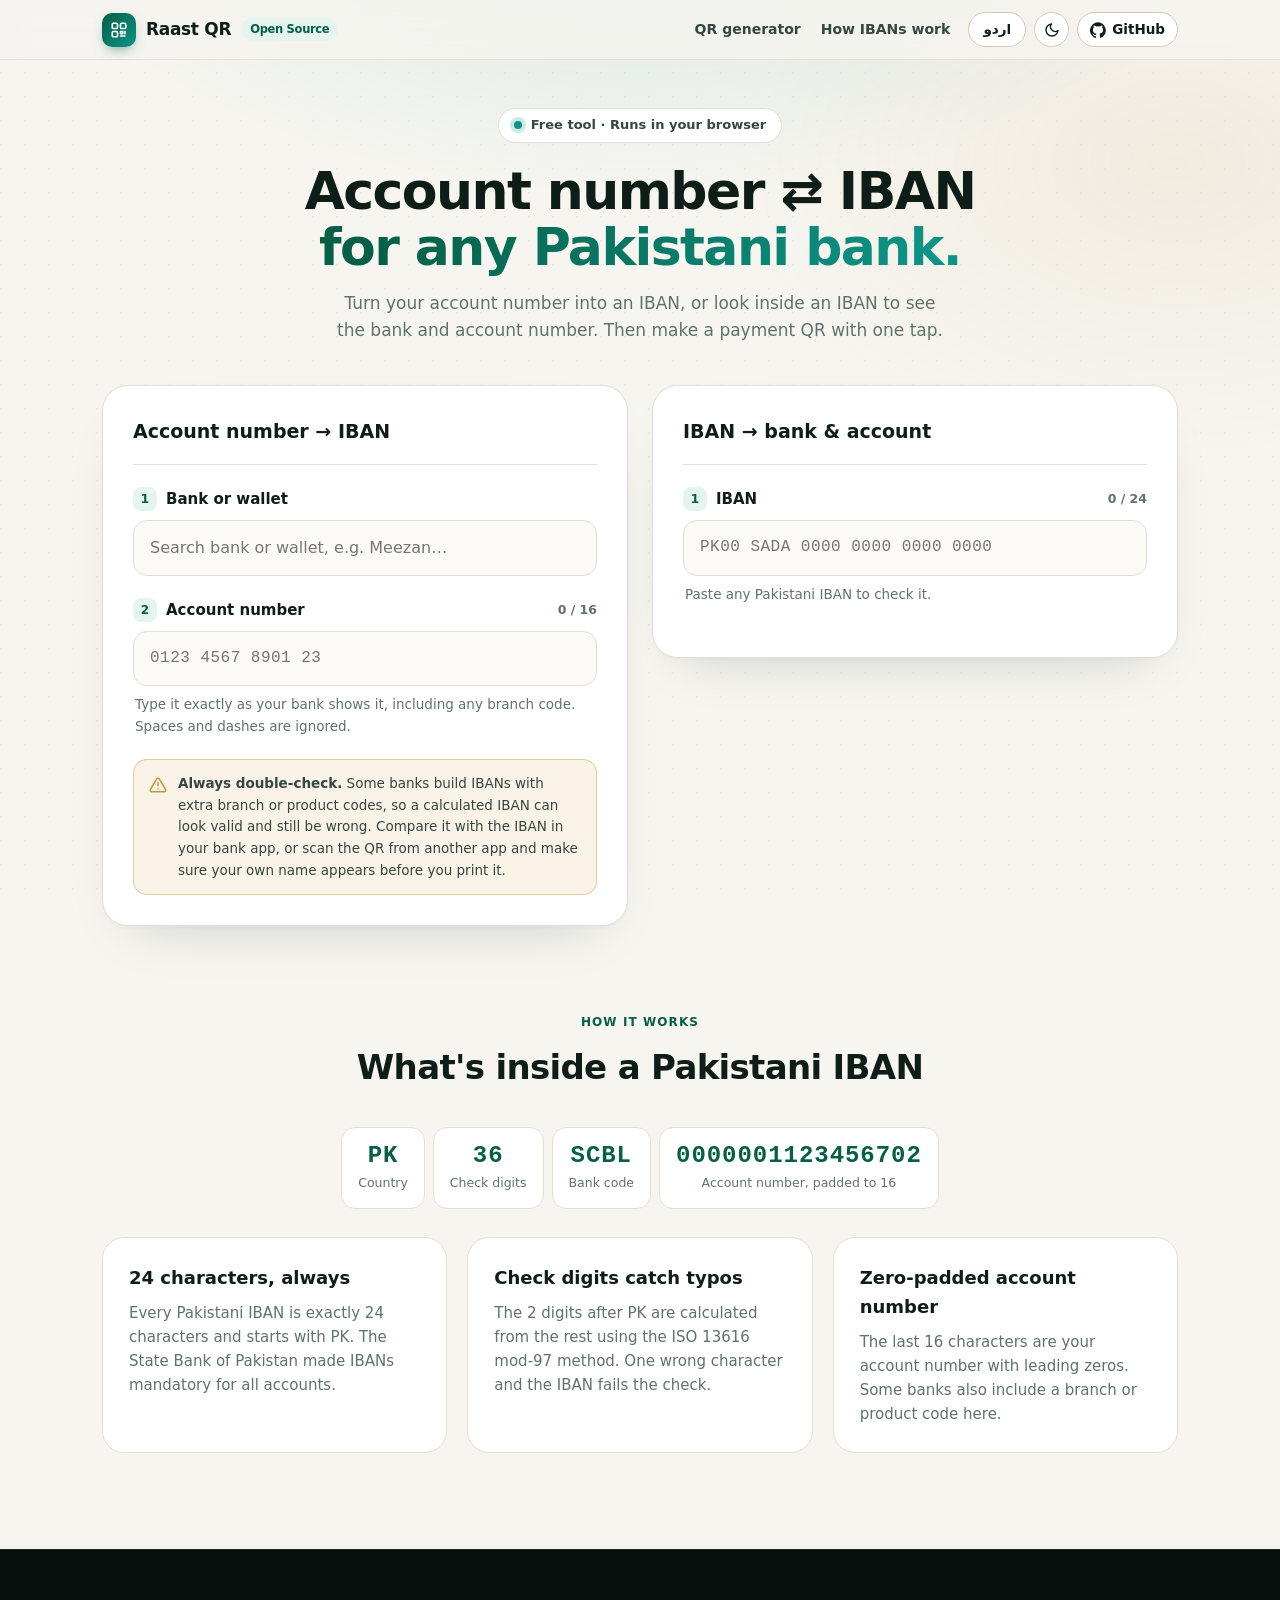
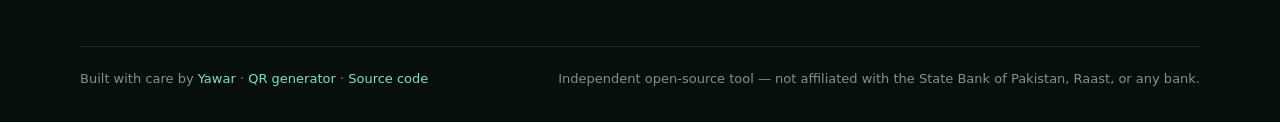
==== commit 71d9c901: "IBAN converter: searchable bank picker; refuse JazzCash and easypaisa mobile numbers with app instru" ====
--- a/iban/index.html
+++ b/iban/index.html
@@ -122,7 +122,8 @@
     </div>
     <div class="group">
       <div class="label-row"><label for="bankSel"><span class="step-num">1</span> <span data-i18n="lblBank">Bank or wallet</span></label></div>
-      <select id="bankSel" class="sel"></select>
+      <input id="bankSel" class="txt" list="bankList" placeholder="Search bank or wallet…" autocomplete="off" spellcheck="false">
+      <datalist id="bankList"></datalist>
     </div>
     <div class="group">
       <div class="label-row">
@@ -197,6 +198,7 @@
   </div>
 </footer>
 
+<script src="/iban-rules.js"></script>
 <script src="/iban.js"></script>
 </body>
 </html>
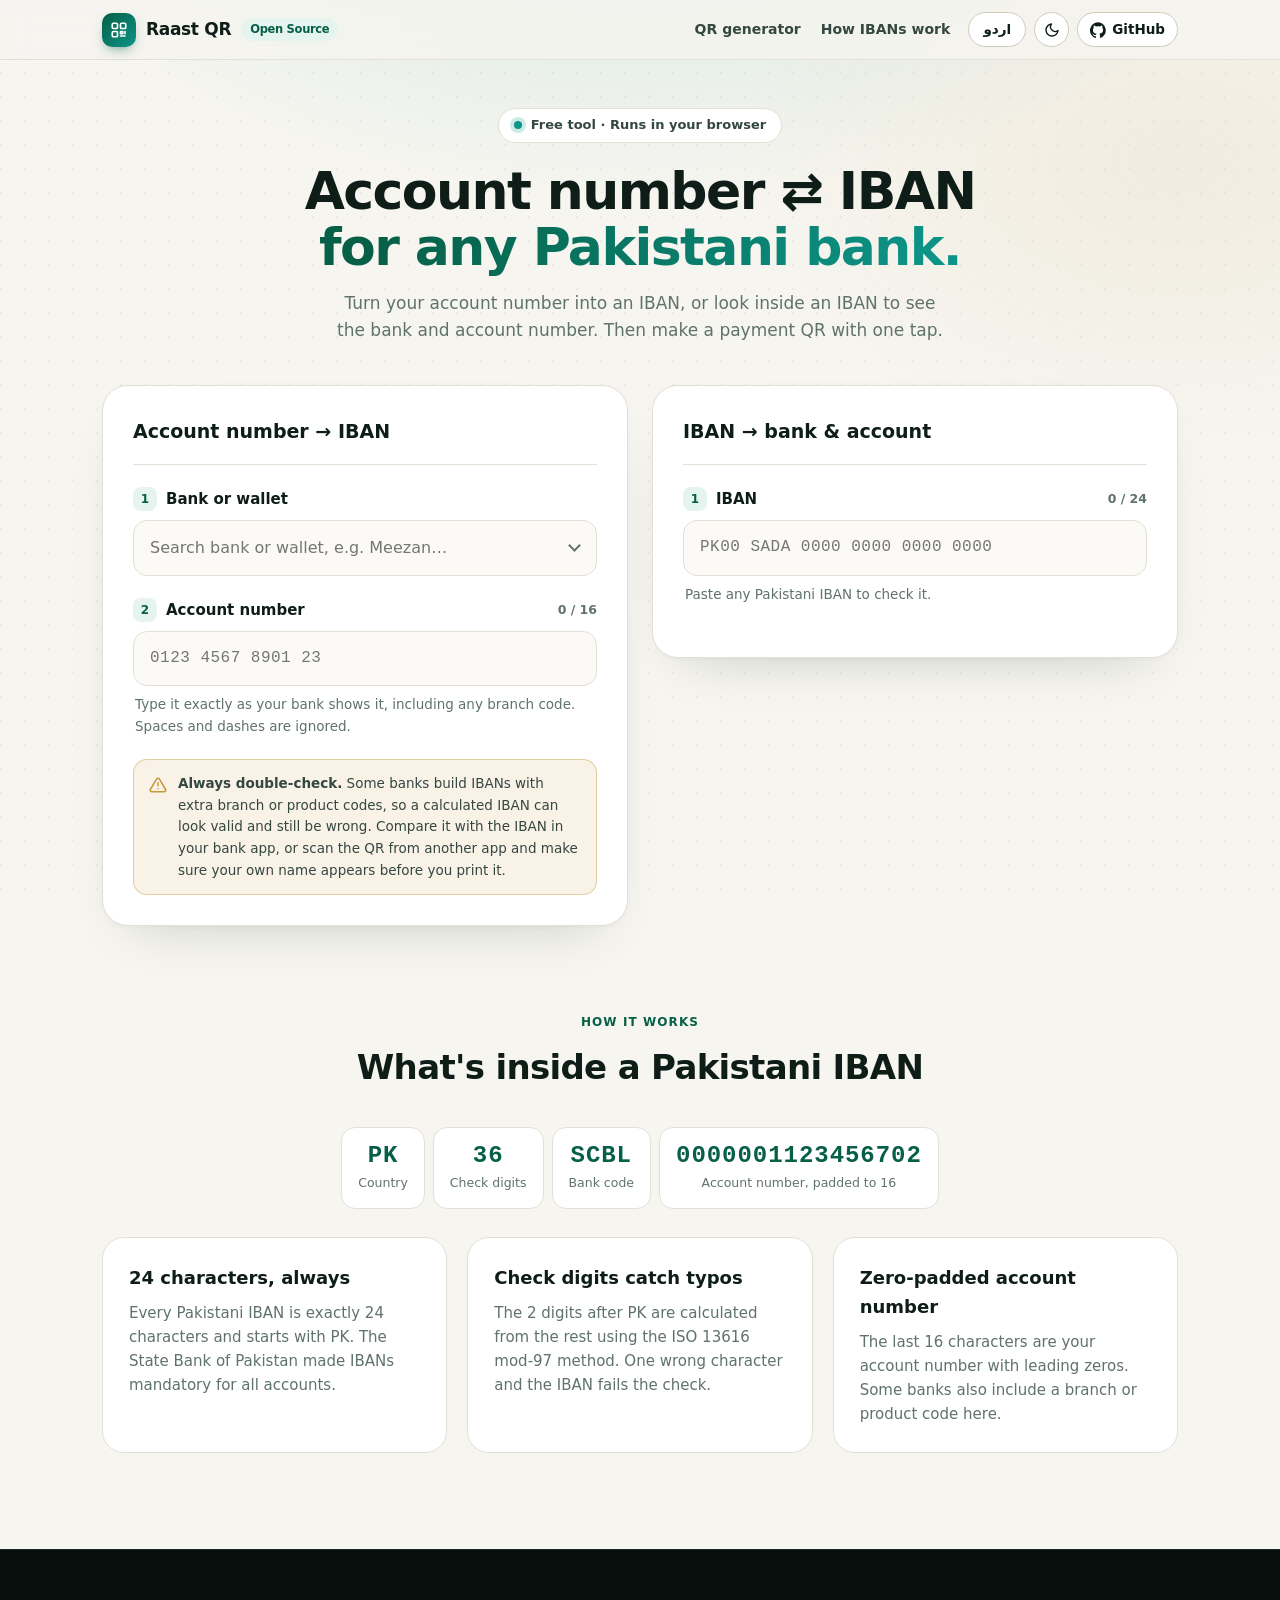
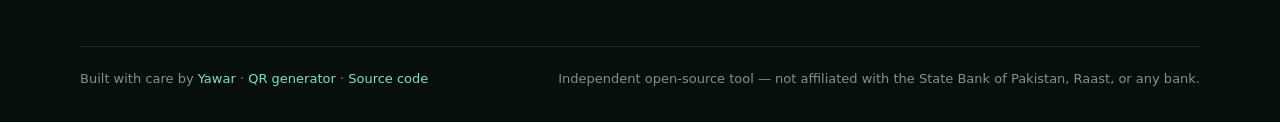
==== commit 85ee8f4a: "Custom searchable bank dropdown; card footer: 'Scan with any banking app'" ====
--- a/iban/index.html
+++ b/iban/index.html
@@ -122,8 +122,11 @@
     </div>
     <div class="group">
       <div class="label-row"><label for="bankSel"><span class="step-num">1</span> <span data-i18n="lblBank">Bank or wallet</span></label></div>
-      <input id="bankSel" class="txt" list="bankList" placeholder="Search bank or wallet…" autocomplete="off" spellcheck="false">
-      <datalist id="bankList"></datalist>
+      <div class="combo">
+        <input id="bankSel" class="txt combo-input" role="combobox" aria-expanded="false" aria-controls="bankList" aria-autocomplete="list" placeholder="Search bank or wallet…" autocomplete="off" spellcheck="false">
+        <span class="combo-caret" aria-hidden="true"></span>
+        <ul id="bankList" class="combo-list" role="listbox" hidden></ul>
+      </div>
     </div>
     <div class="group">
       <div class="label-row">
--- a/style.css
+++ b/style.css
@@ -780,6 +780,72 @@
 }
 .sel { cursor: pointer; }
 .mono { font-family: var(--mono); letter-spacing: .03em; }
+.combo { position: relative; }
+.combo-input { padding-inline-end: 44px; cursor: pointer; }
+.combo-input:focus { cursor: text; }
+.combo-caret {
+  position: absolute;
+  inset-inline-end: 18px;
+  top: 50%;
+  width: 9px;
+  height: 9px;
+  margin-top: -7px;
+  border-right: 2px solid var(--muted);
+  border-bottom: 2px solid var(--muted);
+  transform: rotate(45deg);
+  pointer-events: none;
+  transition: transform .15s, margin-top .15s;
+}
+.combo-input[aria-expanded="true"] + .combo-caret { transform: rotate(-135deg); margin-top: -2px; }
+.combo-list {
+  position: absolute;
+  z-index: 40;
+  top: calc(100% + 6px);
+  left: 0;
+  right: 0;
+  max-height: 320px;
+  margin: 0;
+  padding: 6px;
+  overflow-y: auto;
+  list-style: none;
+  background: var(--surface);
+  border: 1px solid var(--line);
+  border-radius: 16px;
+  box-shadow: 0 22px 48px -18px rgba(14, 29, 24, .35), 0 4px 12px -6px rgba(14, 29, 24, .12);
+}
+.combo-list[hidden] { display: none; }
+.combo-group {
+  padding: 10px 12px 4px;
+  font-size: 11.5px;
+  font-weight: 800;
+  letter-spacing: .06em;
+  text-transform: uppercase;
+  color: var(--muted);
+}
+html[lang="ur"] .combo-group { letter-spacing: 0; text-transform: none; }
+.combo-opt {
+  display: flex;
+  align-items: center;
+  justify-content: space-between;
+  gap: 12px;
+  padding: 10px 12px;
+  border-radius: 10px;
+  font-size: 15px;
+  color: var(--ink);
+  cursor: pointer;
+}
+.combo-opt:hover, .combo-opt.active { background: var(--brand-soft); }
+.combo-opt[aria-selected="true"] .combo-name { font-weight: 700; color: var(--brand); }
+.combo-opt[aria-selected="true"] .combo-name::after { content: " ✓"; }
+.combo-code {
+  flex: none;
+  padding: 2px 8px;
+  border-radius: 6px;
+  background: var(--surface-soft);
+  font: 600 12px var(--mono);
+  color: var(--muted);
+}
+.combo-empty { padding: 14px 12px; color: var(--muted); font-size: 14px; }
 .txt:focus, .sel:focus { outline: 0; border-color: var(--brand-mid); box-shadow: 0 0 0 4px rgba(13, 148, 136, .16); }
 .txt.good { border-color: var(--brand); }
 .txt.bad { border-color: var(--err); }
